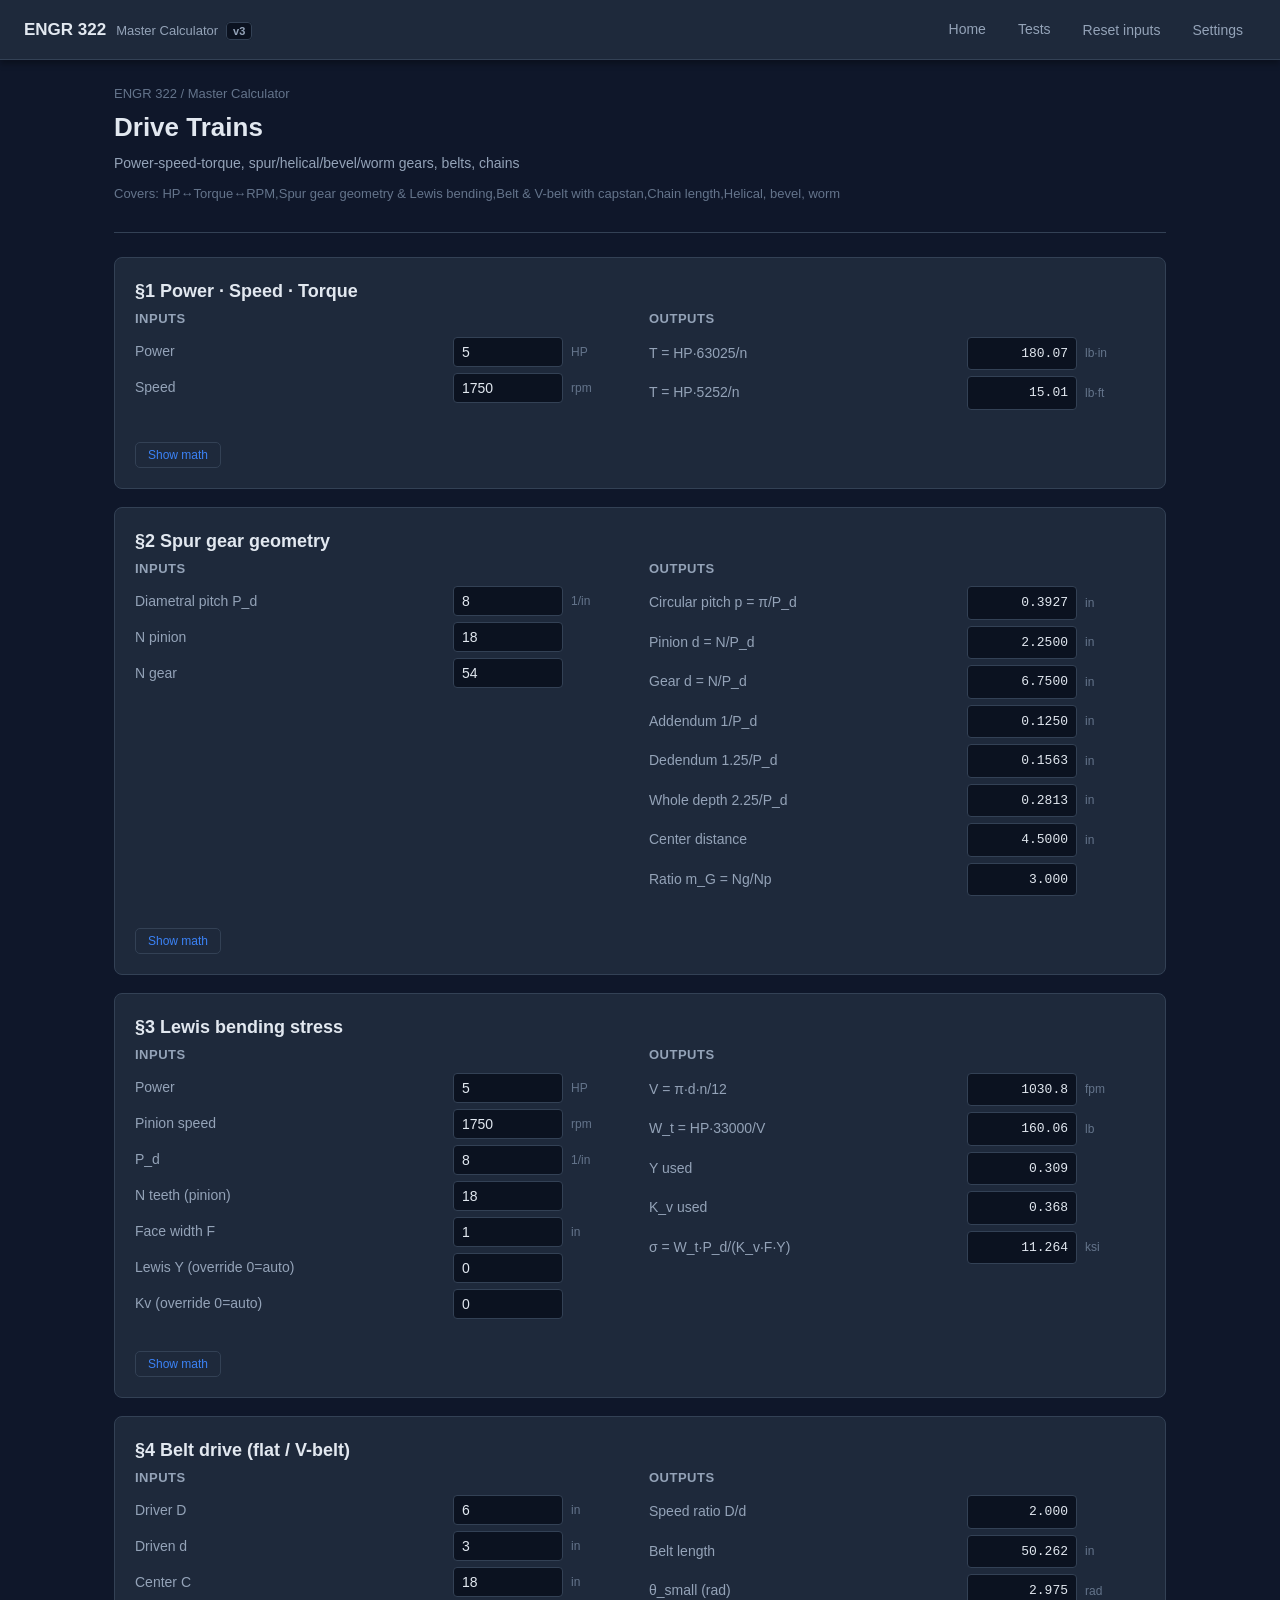
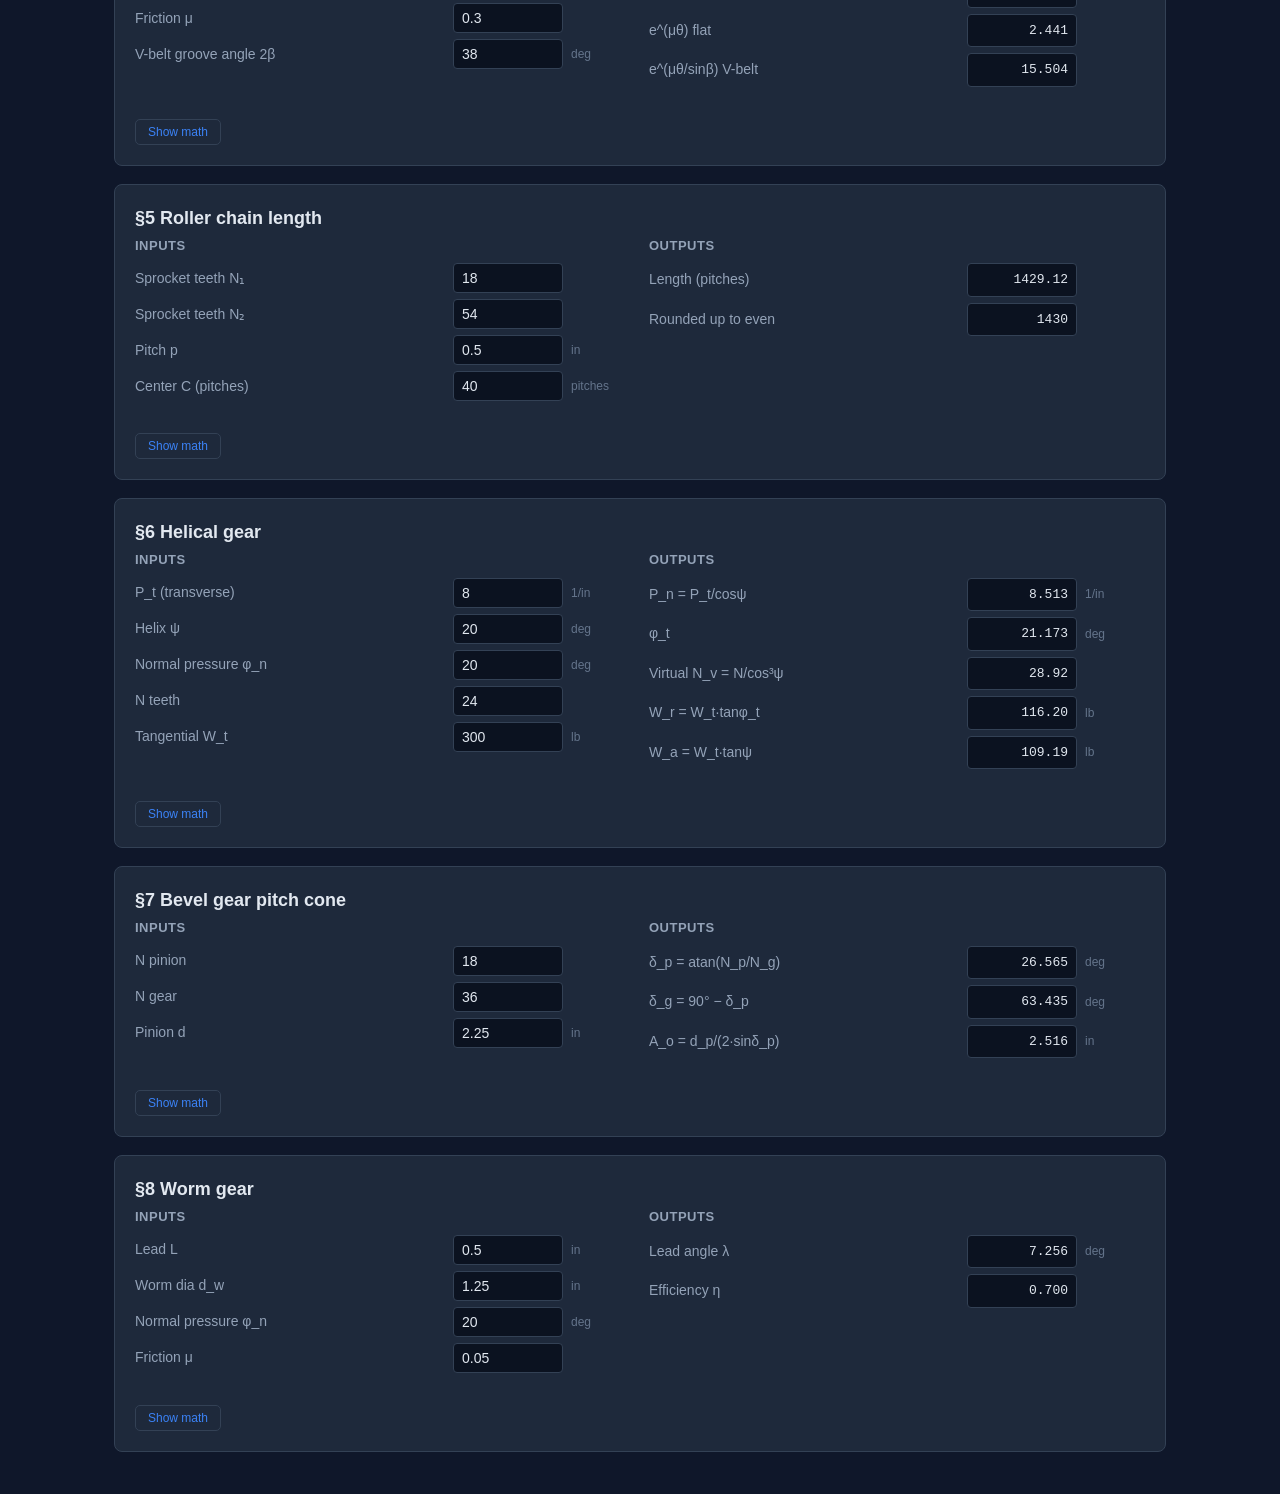
==== m110.html @ 8e3c23f5 "Initial commit: ENGR 322 Master Calculator Vanilla HTML/JS static site that ports the ENGR 322 Excel" ====
<!doctype html>
<html lang="en">
<head>
  <meta charset="utf-8" />
  <meta name="viewport" content="width=device-width, initial-scale=1" />
  <title>Module 110 · ENGR 322 Master Calculator</title>
  <link rel="stylesheet" href="style.css?v=3" />
</head>
<body>
  <div id="app"></div>
  <script src="modules.js?v=3"></script>
  <script src="ui.js?v=3"></script>
  <script>
    UI.renderModule(window.MODULES.m110);
  </script>
</body>
</html>
---- style.css ----
/* ENGR 322 Master Calculator - Stylesheet
   Calvin University Machine Component Design
*/

:root {
  --bg: #0f172a;
  --bg-card: #1e293b;
  --bg-input: #0b1220;
  --border: #334155;
  --border-strong: #475569;
  --text: #e2e8f0;
  --text-dim: #94a3b8;
  --text-muted: #64748b;
  --accent: #3b82f6;
  --accent-hover: #60a5fa;
  --safe: #10b981;
  --safe-bg: #064e3b;
  --marginal: #f59e0b;
  --marginal-bg: #78350f;
  --fail: #ef4444;
  --fail-bg: #7f1d1d;
  --shadow: 0 4px 6px rgba(0, 0, 0, 0.3);
}

* { box-sizing: border-box; }

html, body {
  margin: 0;
  padding: 0;
  background: var(--bg);
  color: var(--text);
  font-family: -apple-system, BlinkMacSystemFont, "Segoe UI", Roboto, Oxygen, Ubuntu, sans-serif;
  font-size: 15px;
  line-height: 1.5;
}

a { color: var(--accent); text-decoration: none; }
a:hover { color: var(--accent-hover); text-decoration: underline; }

/* Top navigation bar */
.topbar {
  background: var(--bg-card);
  border-bottom: 1px solid var(--border);
  padding: 12px 24px;
  display: flex;
  align-items: center;
  justify-content: space-between;
  position: sticky;
  top: 0;
  z-index: 100;
  box-shadow: var(--shadow);
}
.topbar .brand {
  font-weight: 700;
  font-size: 17px;
  color: var(--text);
}
.topbar .brand .sub {
  font-weight: 400;
  font-size: 13px;
  color: var(--text-dim);
  margin-left: 10px;
}
.topbar .brand .build {
  font-weight: 600;
  font-size: 11px;
  color: var(--text-dim);
  margin-left: 8px;
  padding: 2px 6px;
  border-radius: 4px;
  background: var(--bg-input);
  border: 1px solid var(--border);
}
.topbar .nav {
  display: flex;
  gap: 6px;
  align-items: center;
}
.topbar .nav a, .topbar .nav button {
  background: transparent;
  border: 1px solid transparent;
  color: var(--text-dim);
  padding: 6px 12px;
  border-radius: 6px;
  font-size: 14px;
  cursor: pointer;
  font-family: inherit;
}
.topbar .nav a:hover, .topbar .nav button:hover {
  background: var(--bg-input);
  color: var(--text);
  text-decoration: none;
  border-color: var(--border);
}

/* Main container */
.container {
  max-width: 1100px;
  margin: 0 auto;
  padding: 24px;
}

/* Home page header */
.home-header {
  margin-bottom: 28px;
}
.home-header h1 {
  margin: 0 0 8px 0;
  font-size: 28px;
  font-weight: 700;
}
.home-header p {
  margin: 0;
  color: var(--text-dim);
  font-size: 15px;
}

/* Module grid */
.module-grid {
  display: grid;
  grid-template-columns: repeat(auto-fill, minmax(280px, 1fr));
  gap: 14px;
}
.module-card {
  background: var(--bg-card);
  border: 1px solid var(--border);
  border-radius: 8px;
  padding: 18px;
  text-decoration: none;
  color: inherit;
  transition: border-color 0.15s, transform 0.15s;
  display: block;
}
.module-card:hover {
  border-color: var(--accent);
  text-decoration: none;
  transform: translateY(-1px);
}
.module-card .num {
  font-size: 12px;
  color: var(--accent);
  font-weight: 600;
  letter-spacing: 0.5px;
  text-transform: uppercase;
}
.module-card h3 {
  margin: 4px 0 6px 0;
  font-size: 17px;
  color: var(--text);
}
.module-card p {
  margin: 0;
  font-size: 13px;
  color: var(--text-dim);
  line-height: 1.4;
}

/* Module page header */
.mod-header {
  margin-bottom: 24px;
  padding-bottom: 16px;
  border-bottom: 1px solid var(--border);
}
.mod-header .crumb {
  font-size: 13px;
  color: var(--text-muted);
  margin-bottom: 4px;
}
.mod-header h1 {
  margin: 0 0 6px 0;
  font-size: 26px;
}
.mod-header .subtitle {
  margin: 0;
  color: var(--text-dim);
  font-size: 14px;
}
.mod-header .covers {
  margin-top: 10px;
  font-size: 13px;
  color: var(--text-muted);
}

/* Section card */
.section {
  background: var(--bg-card);
  border: 1px solid var(--border);
  border-radius: 8px;
  padding: 20px;
  margin-bottom: 18px;
}
.section h2 {
  margin: 0 0 4px 0;
  font-size: 18px;
  color: var(--text);
}
.section .blurb {
  margin: 0 0 16px 0;
  color: var(--text-dim);
  font-size: 13px;
  line-height: 1.5;
}

/* Input rows */
.io-grid {
  display: grid;
  grid-template-columns: 1fr 1fr;
  gap: 18px;
  margin-bottom: 14px;
}
@media (max-width: 720px) {
  .io-grid { grid-template-columns: 1fr; }
}
.io-block h4 {
  margin: 0 0 8px 0;
  font-size: 13px;
  font-weight: 600;
  color: var(--text-dim);
  text-transform: uppercase;
  letter-spacing: 0.5px;
}
.input-row, .output-row {
  display: grid;
  grid-template-columns: 1fr 110px 60px;
  gap: 8px;
  align-items: center;
  margin-bottom: 6px;
  font-size: 14px;
}
.input-row label, .output-row label {
  color: var(--text-dim);
  white-space: nowrap;
  overflow: hidden;
  text-overflow: ellipsis;
}
.input-row input, .input-row select {
  background: var(--bg-input);
  border: 1px solid var(--border);
  color: var(--text);
  padding: 6px 8px;
  border-radius: 4px;
  font-size: 14px;
  font-family: inherit;
  width: 100%;
}
.input-row input:focus, .input-row select:focus {
  outline: none;
  border-color: var(--accent);
}
.input-row .unit, .output-row .unit {
  color: var(--text-muted);
  font-size: 12px;
}
.output-row .value {
  background: var(--bg-input);
  border: 1px solid var(--border);
  padding: 6px 8px;
  border-radius: 4px;
  text-align: right;
  font-family: "SF Mono", Menlo, Consolas, monospace;
  font-size: 13px;
  color: var(--text);
}

/* Verdict banners */
.verdict {
  margin-top: 14px;
  padding: 10px 14px;
  border-radius: 6px;
  font-size: 14px;
  font-weight: 600;
  display: flex;
  align-items: center;
  gap: 10px;
}
.verdict .v-label {
  text-transform: uppercase;
  font-size: 12px;
  letter-spacing: 1px;
  padding: 2px 8px;
  border-radius: 3px;
  background: rgba(0, 0, 0, 0.3);
}
.verdict.safe { background: var(--safe-bg); color: #d1fae5; border: 1px solid var(--safe); }
.verdict.marginal { background: var(--marginal-bg); color: #fef3c7; border: 1px solid var(--marginal); }
.verdict.fail { background: var(--fail-bg); color: #fee2e2; border: 1px solid var(--fail); }
.verdict.info { background: var(--bg-input); color: var(--text-dim); border: 1px solid var(--border); }

/* Math expansion */
.math-toggle {
  background: transparent;
  color: var(--accent);
  border: 1px solid var(--border);
  padding: 5px 12px;
  border-radius: 5px;
  font-size: 12px;
  cursor: pointer;
  margin-top: 12px;
  margin-right: 8px;
  font-family: inherit;
}
.math-toggle:hover { background: var(--bg-input); border-color: var(--accent); }

.math-panel {
  margin-top: 12px;
  padding: 14px;
  background: var(--bg-input);
  border: 1px solid var(--border);
  border-radius: 6px;
  font-family: "SF Mono", Menlo, Consolas, monospace;
  font-size: 13px;
  display: none;
}
.math-panel.show { display: block; }
.math-panel h5 {
  margin: 0 0 6px 0;
  font-size: 11px;
  color: var(--text-muted);
  text-transform: uppercase;
  letter-spacing: 0.5px;
  font-family: inherit;
}
.math-panel .math-row {
  margin-bottom: 4px;
  color: var(--text);
  white-space: pre-wrap;
  word-break: break-word;
}
.math-panel .math-block {
  margin-bottom: 14px;
}
.math-panel .math-block:last-child { margin-bottom: 0; }

/* Repeating tables */
.rep-table {
  width: 100%;
  border-collapse: collapse;
  margin-top: 14px;
  font-size: 13px;
}
.rep-table th, .rep-table td {
  border: 1px solid var(--border);
  padding: 6px 8px;
  text-align: right;
}
.rep-table th {
  background: var(--bg-input);
  color: var(--text-dim);
  font-weight: 600;
  text-align: center;
}
.rep-table td:first-child, .rep-table th:first-child { text-align: left; }
.rep-table input {
  width: 100%;
  background: transparent;
  border: none;
  color: var(--text);
  text-align: right;
  font-family: inherit;
  font-size: 13px;
}
.rep-table input:focus { outline: 1px solid var(--accent); background: var(--bg-input); }
.rep-table tr.safe td { color: #6ee7b7; }
.rep-table tr.marginal td { color: #fcd34d; }
.rep-table tr.fail td { color: #fca5a5; }

/* Reference / examples collapse */
.collapse {
  margin-top: 14px;
}
.collapse summary {
  cursor: pointer;
  padding: 8px 12px;
  background: var(--bg-input);
  border: 1px solid var(--border);
  border-radius: 5px;
  font-size: 13px;
  color: var(--text-dim);
  font-weight: 600;
  user-select: none;
}
.collapse summary:hover { color: var(--text); }
.collapse[open] summary { border-radius: 5px 5px 0 0; }
.collapse .collapse-body {
  border: 1px solid var(--border);
  border-top: none;
  border-radius: 0 0 5px 5px;
  padding: 14px;
  background: var(--bg-input);
  font-size: 13px;
  line-height: 1.6;
}
.collapse .collapse-body table {
  border-collapse: collapse;
  margin: 8px 0;
  font-size: 12px;
}
.collapse .collapse-body table th, .collapse .collapse-body table td {
  border: 1px solid var(--border-strong);
  padding: 4px 8px;
  text-align: right;
}
.collapse .collapse-body table th { background: var(--bg-card); text-align: center; }

/* Note */
.section .note {
  margin-top: 12px;
  padding: 10px 14px;
  background: var(--bg-input);
  border-left: 3px solid var(--accent);
  font-size: 13px;
  color: var(--text-dim);
  border-radius: 4px;
}

/* Settings modal */
.modal-backdrop {
  position: fixed;
  top: 0; left: 0; right: 0; bottom: 0;
  background: rgba(0, 0, 0, 0.7);
  z-index: 1000;
  display: none;
  align-items: center;
  justify-content: center;
}
.modal-backdrop.show { display: flex; }
.modal {
  background: var(--bg-card);
  border: 1px solid var(--border);
  border-radius: 8px;
  padding: 24px;
  max-width: 460px;
  width: 90%;
  box-shadow: 0 20px 50px rgba(0, 0, 0, 0.5);
}
.modal h2 {
  margin: 0 0 12px 0;
  font-size: 18px;
}
.modal p {
  color: var(--text-dim);
  font-size: 13px;
  margin: 0 0 16px 0;
}
.modal .input-row {
  grid-template-columns: 1fr 100px 50px;
}
.modal .actions {
  display: flex;
  justify-content: flex-end;
  gap: 8px;
  margin-top: 18px;
}
.modal button {
  background: var(--bg-input);
  border: 1px solid var(--border);
  color: var(--text);
  padding: 7px 16px;
  border-radius: 5px;
  cursor: pointer;
  font-family: inherit;
  font-size: 14px;
}
.modal button.primary {
  background: var(--accent);
  border-color: var(--accent);
  color: white;
}
.modal button:hover { border-color: var(--accent-hover); }

/* Tests page */
.test-grid { font-family: "SF Mono", Menlo, monospace; font-size: 13px; }
.test-row {
  display: grid;
  grid-template-columns: 220px 1fr 130px 130px 60px;
  gap: 8px;
  padding: 6px 10px;
  border-bottom: 1px solid var(--border);
  align-items: center;
}
.test-row.header { background: var(--bg-input); font-weight: 600; color: var(--text-dim); }
.test-row.pass { color: var(--safe); }
.test-row.fail { color: var(--fail); background: rgba(127, 29, 29, 0.2); }
.test-summary {
  margin-bottom: 16px;
  padding: 12px 16px;
  background: var(--bg-card);
  border-radius: 6px;
  border: 1px solid var(--border);
  font-size: 14px;
}

/* Print */
@media print {
  .topbar, .math-toggle, .modal-backdrop { display: none !important; }
  body { background: white; color: black; }
  .section, .module-card { background: white; border-color: #ccc; box-shadow: none; }
  .math-panel { display: block !important; background: #f5f5f5; color: black; }
  .verdict { border: 2px solid; }
  .verdict.safe { background: #d1fae5; color: #064e3b; }
  .verdict.marginal { background: #fef3c7; color: #78350f; }
  .verdict.fail { background: #fee2e2; color: #7f1d1d; }
}
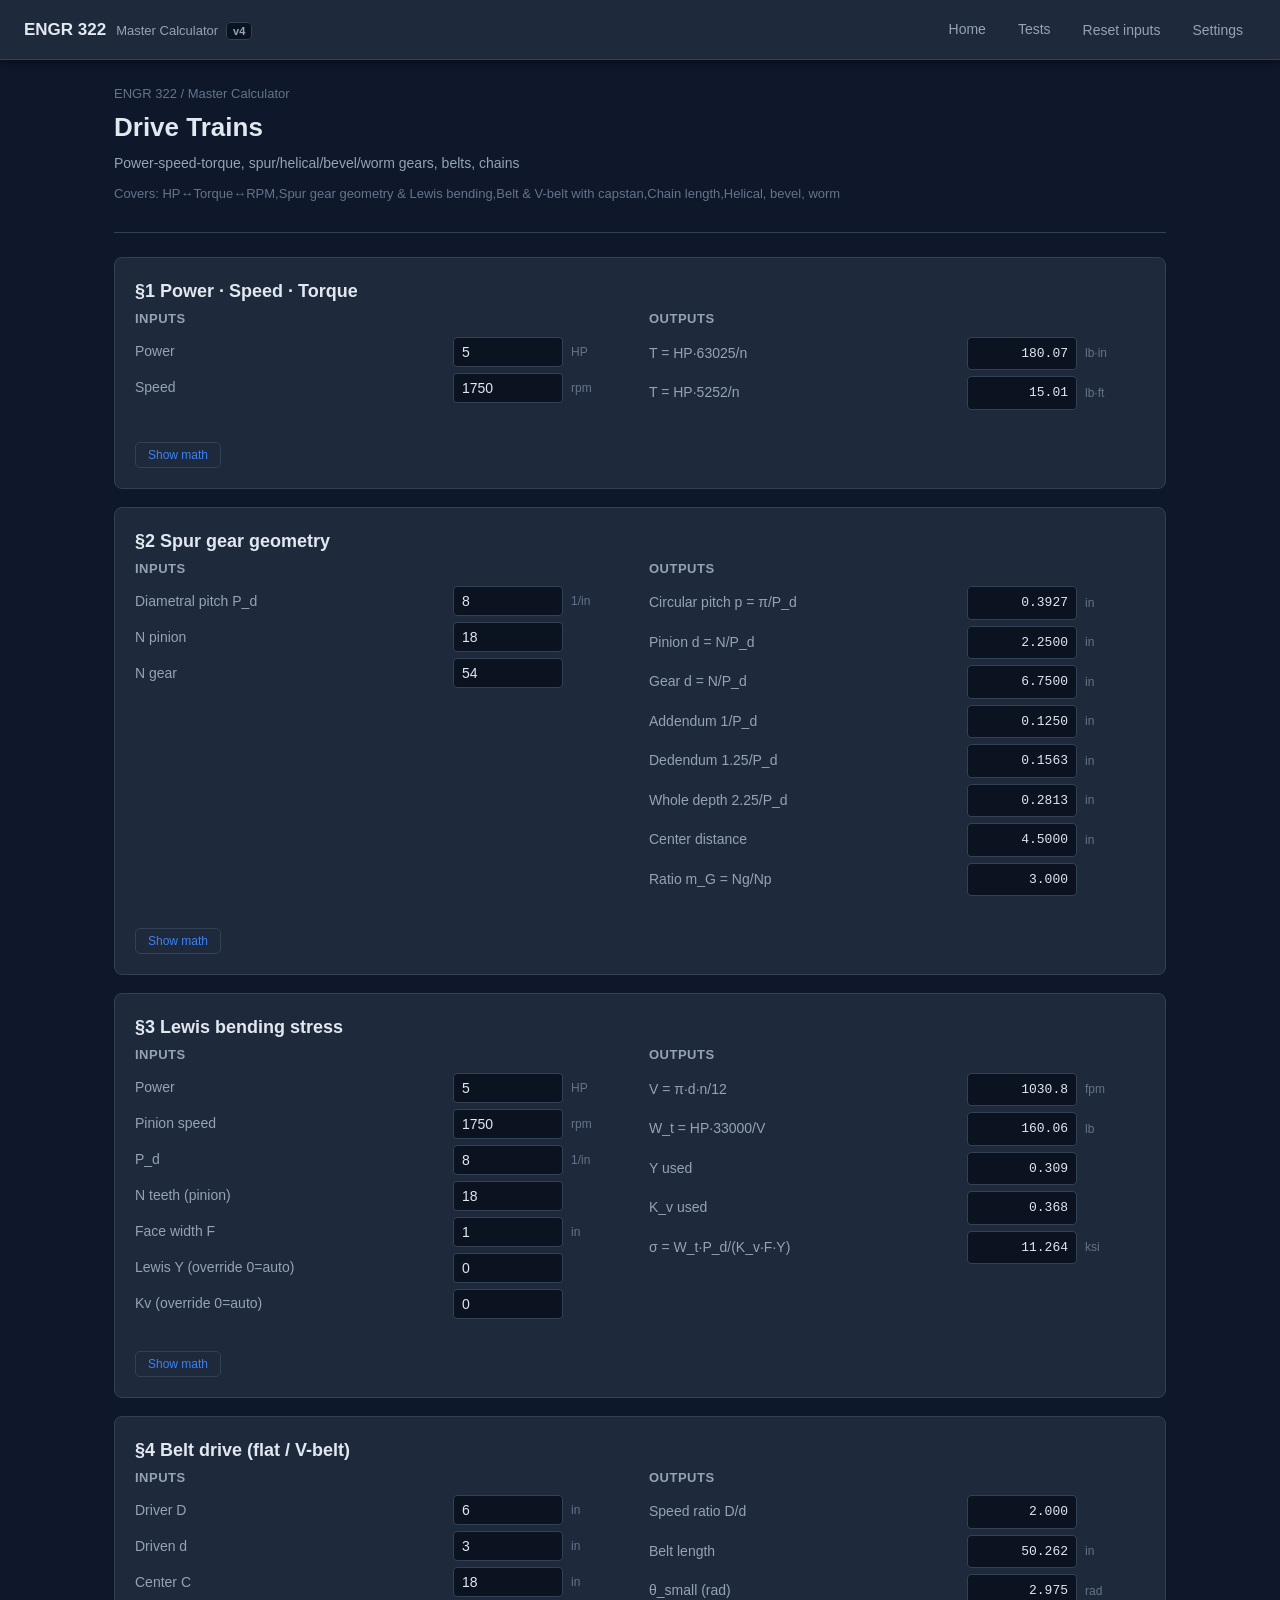
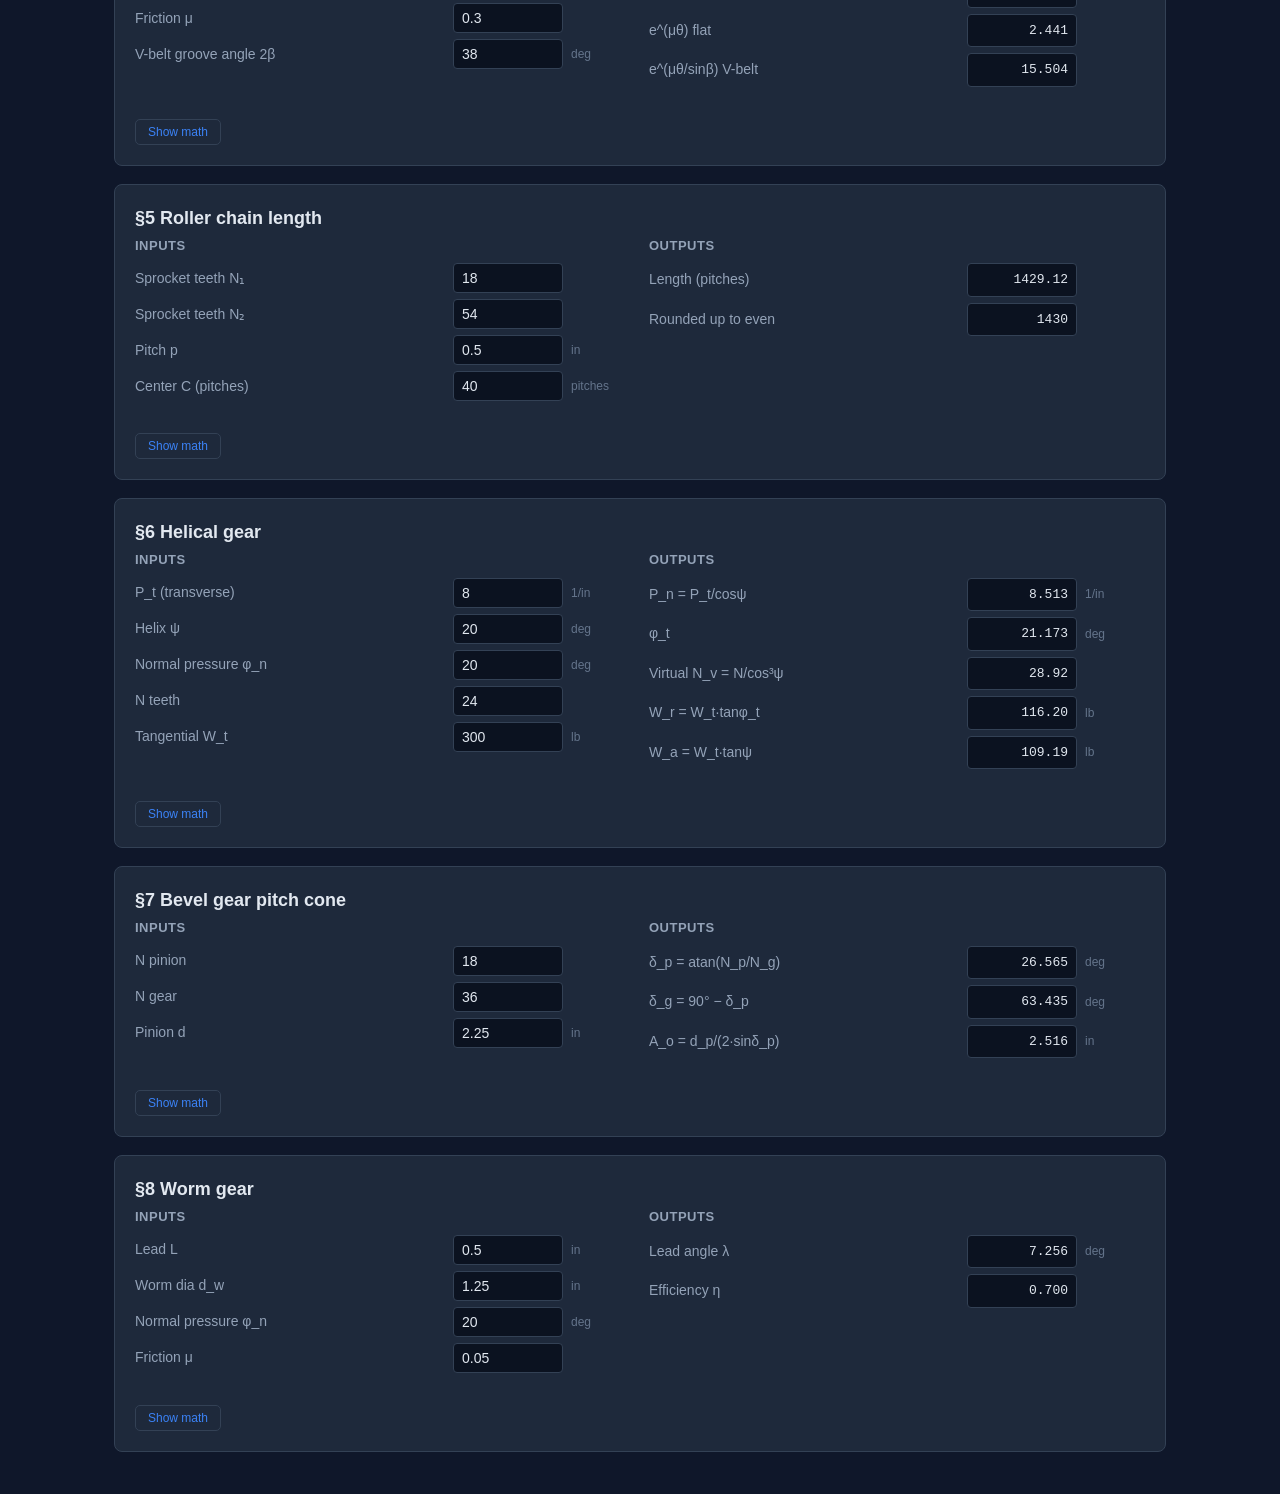
==== commit 97471bfb: "Add missing Excel sections: M40 collar/lift speed, M50 §4-§6 + §9 metric, M70 §5b metric press fit B" ====
--- a/m110.html
+++ b/m110.html
@@ -4,12 +4,12 @@
   <meta charset="utf-8" />
   <meta name="viewport" content="width=device-width, initial-scale=1" />
   <title>Module 110 · ENGR 322 Master Calculator</title>
-  <link rel="stylesheet" href="style.css?v=3" />
+  <link rel="stylesheet" href="style.css?v=4" />
 </head>
 <body>
   <div id="app"></div>
-  <script src="modules.js?v=3"></script>
-  <script src="ui.js?v=3"></script>
+  <script src="modules.js?v=4"></script>
+  <script src="ui.js?v=4"></script>
   <script>
     UI.renderModule(window.MODULES.m110);
   </script>
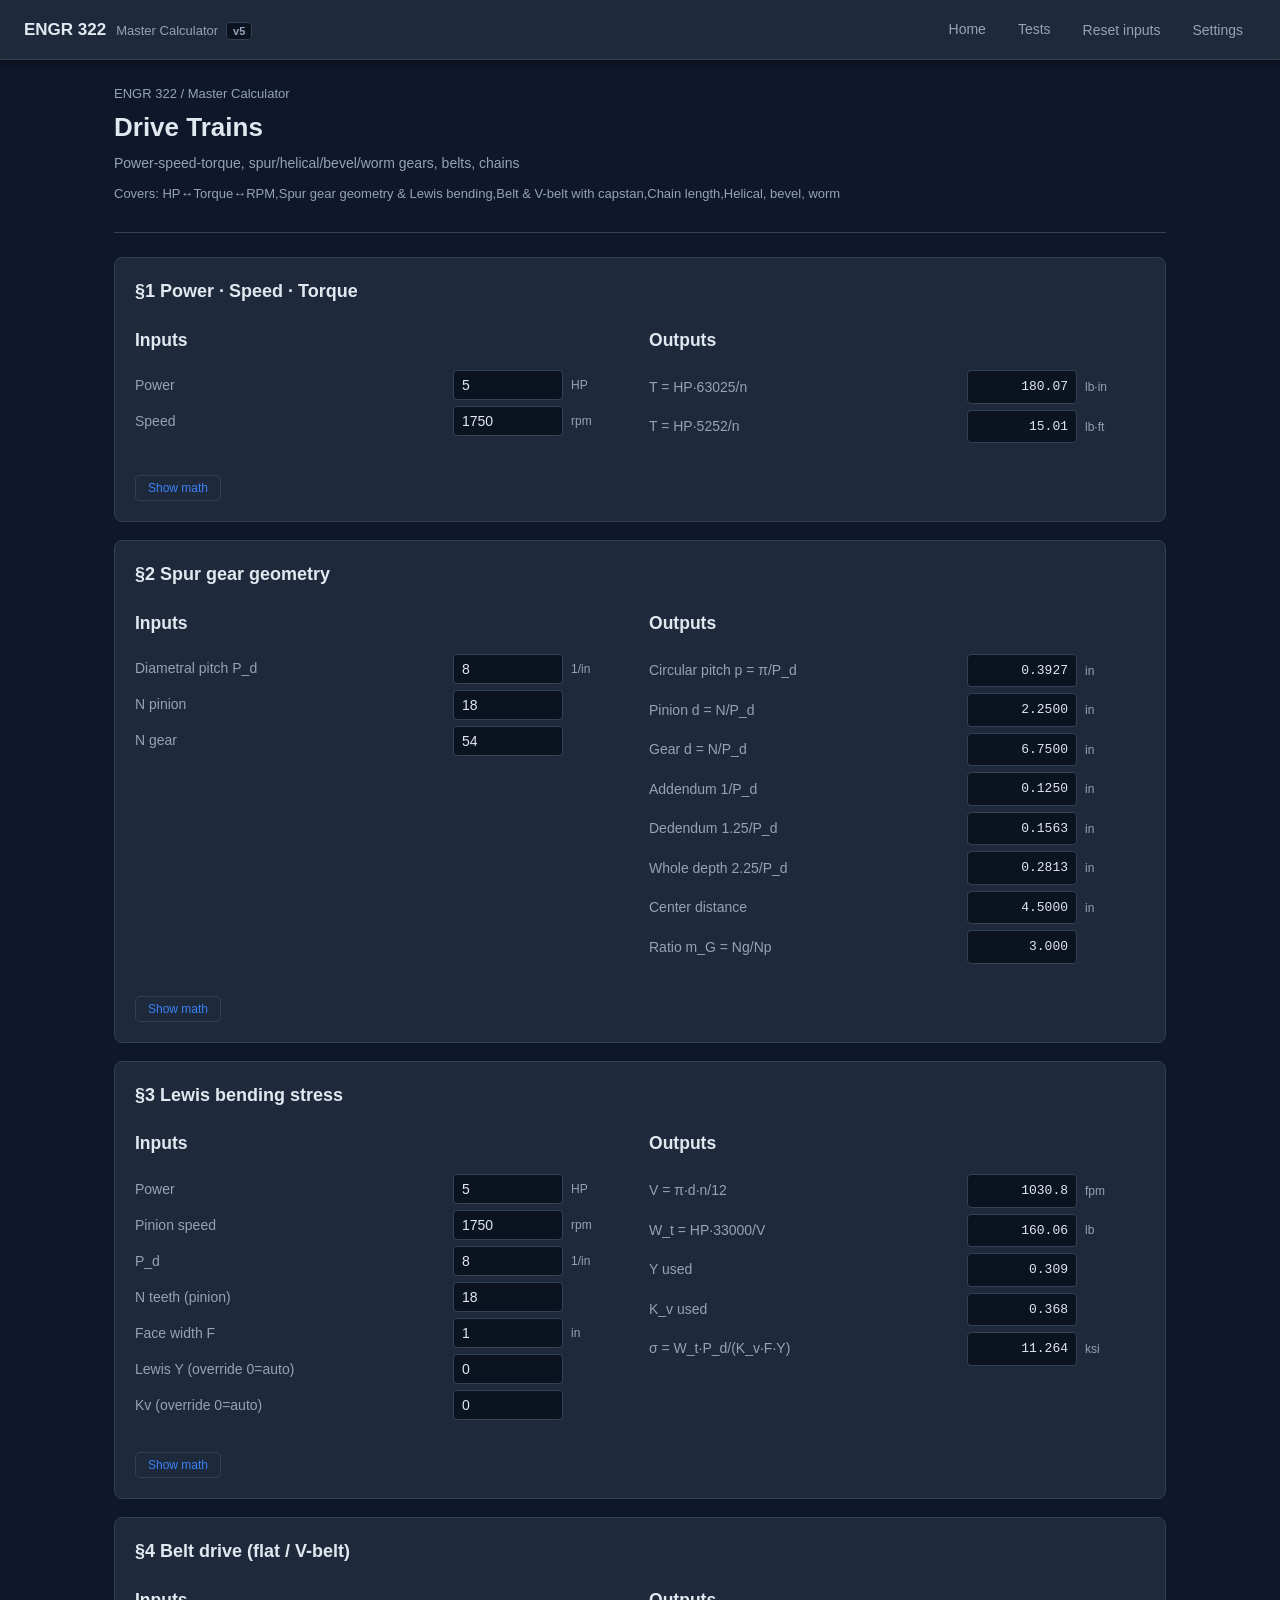
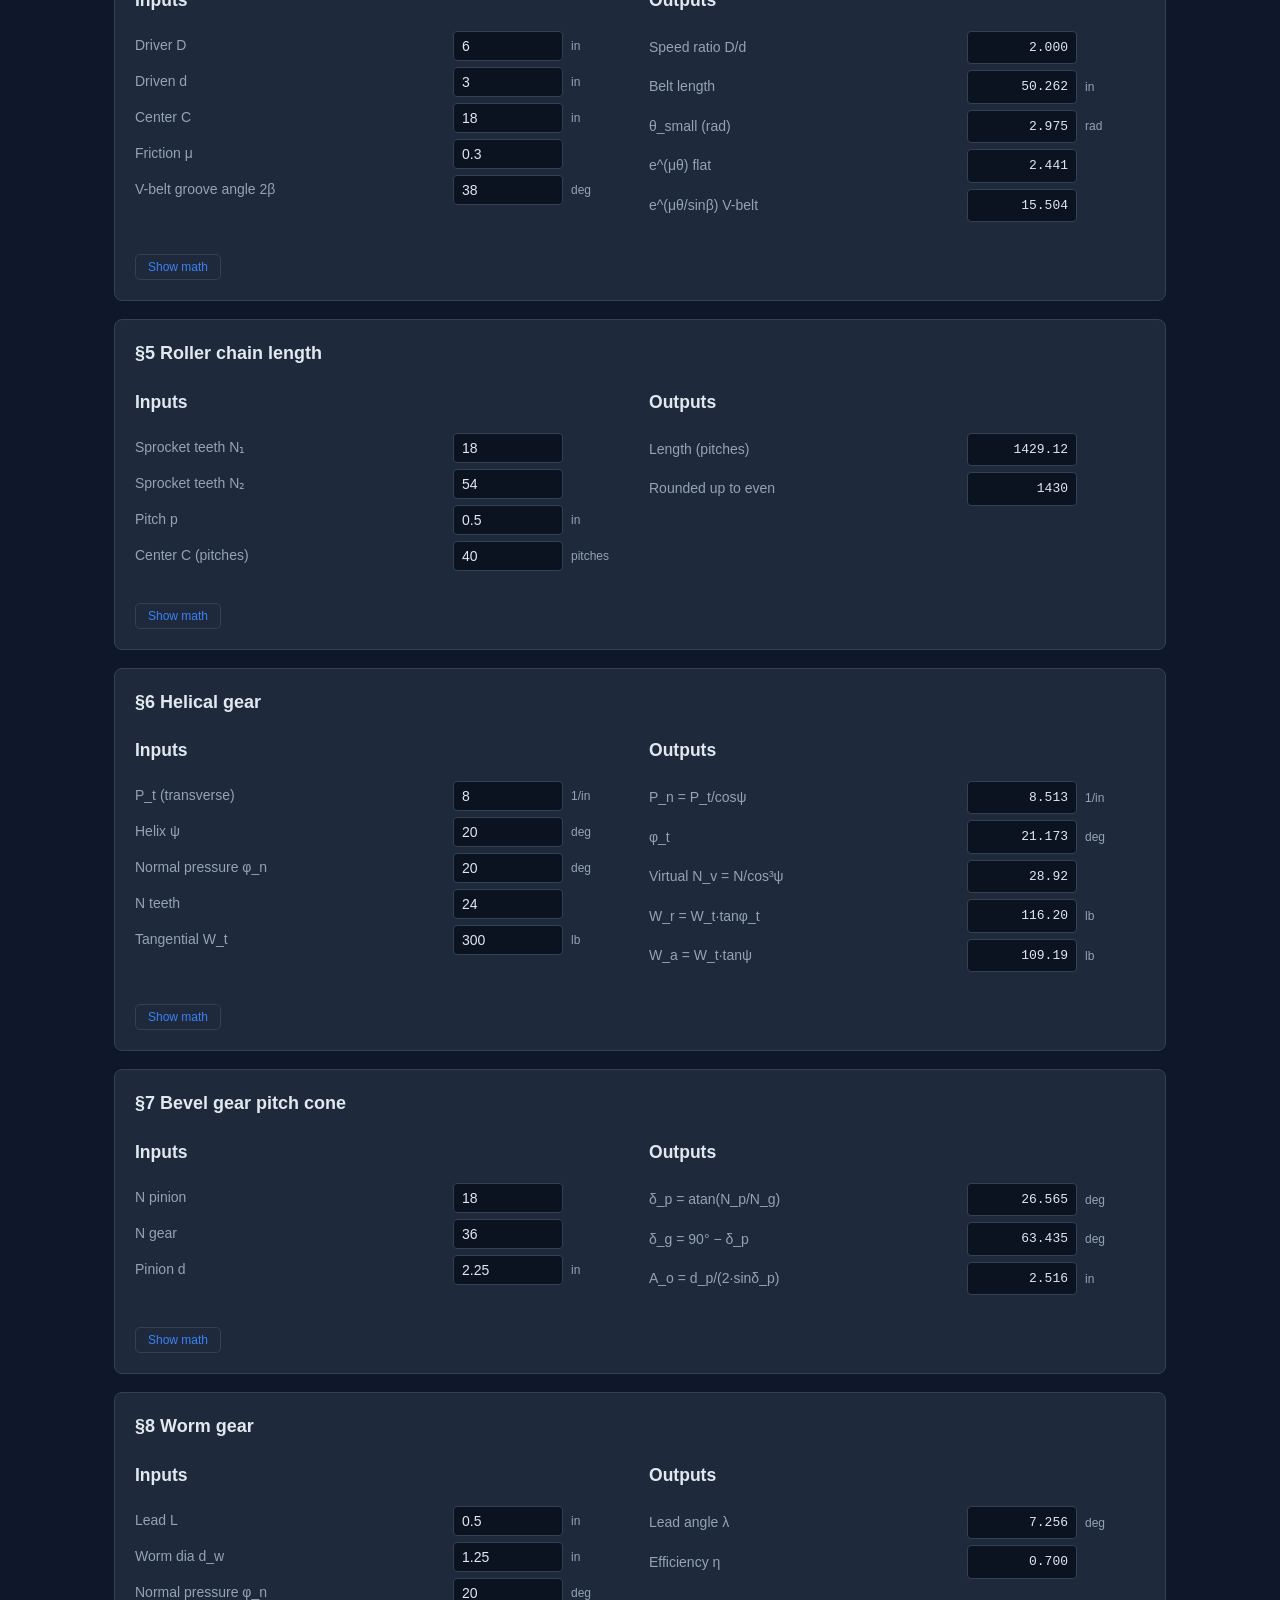
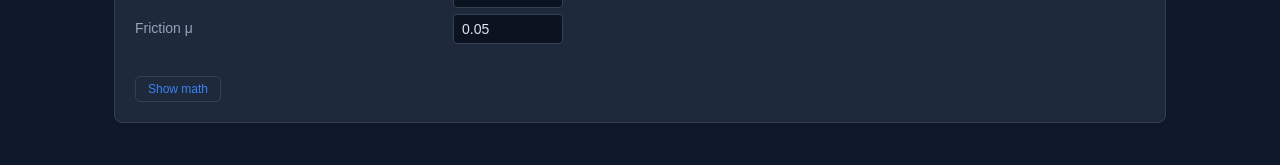
==== commit 819f089b: "Phase 1: critical accessibility (427/431 a11y checks pass) Fixes audit items 1.1-1.7: - Generate sta" ====
--- a/m110.html
+++ b/m110.html
@@ -4,12 +4,12 @@
   <meta charset="utf-8" />
   <meta name="viewport" content="width=device-width, initial-scale=1" />
   <title>Module 110 · ENGR 322 Master Calculator</title>
-  <link rel="stylesheet" href="style.css?v=4" />
+  <link rel="stylesheet" href="style.css?v=5" />
 </head>
 <body>
   <div id="app"></div>
-  <script src="modules.js?v=4"></script>
-  <script src="ui.js?v=4"></script>
+  <script src="modules.js?v=5"></script>
+  <script src="ui.js?v=5"></script>
   <script>
     UI.renderModule(window.MODULES.m110);
   </script>
--- a/style.css
+++ b/style.css
@@ -10,7 +10,7 @@
   --border-strong: #475569;
   --text: #e2e8f0;
   --text-dim: #94a3b8;
-  --text-muted: #64748b;
+  --text-muted: #94a3b8;
   --accent: #3b82f6;
   --accent-hover: #60a5fa;
   --safe: #10b981;
@@ -92,6 +92,11 @@
   text-decoration: none;
   border-color: var(--border);
 }
+.topbar .nav a:focus-visible, .topbar .nav button:focus-visible {
+  outline: 2px solid var(--accent);
+  outline-offset: 2px;
+  border-radius: 6px;
+}
 
 /* Main container */
 .container {
@@ -243,8 +248,9 @@
   font-family: inherit;
   width: 100%;
 }
-.input-row input:focus, .input-row select:focus {
-  outline: none;
+.input-row input:focus-visible, .input-row select:focus-visible {
+  outline: 2px solid var(--accent);
+  outline-offset: 1px;
   border-color: var(--accent);
 }
 .input-row .unit, .output-row .unit {
@@ -300,6 +306,10 @@
   font-family: inherit;
 }
 .math-toggle:hover { background: var(--bg-input); border-color: var(--accent); }
+.math-toggle:focus-visible {
+  outline: 2px solid var(--accent);
+  outline-offset: 2px;
+}
 
 .math-panel {
   margin-top: 12px;
@@ -488,6 +498,17 @@
   border-radius: 6px;
   border: 1px solid var(--border);
   font-size: 14px;
+}
+
+/* Respect users who prefer reduced motion */
+@media (prefers-reduced-motion: reduce) {
+  *, *::before, *::after {
+    animation-duration: 0.001ms !important;
+    animation-iteration-count: 1 !important;
+    transition-duration: 0.001ms !important;
+    scroll-behavior: auto !important;
+  }
+  .module-card:hover { transform: none; }
 }
 
 /* Print */
